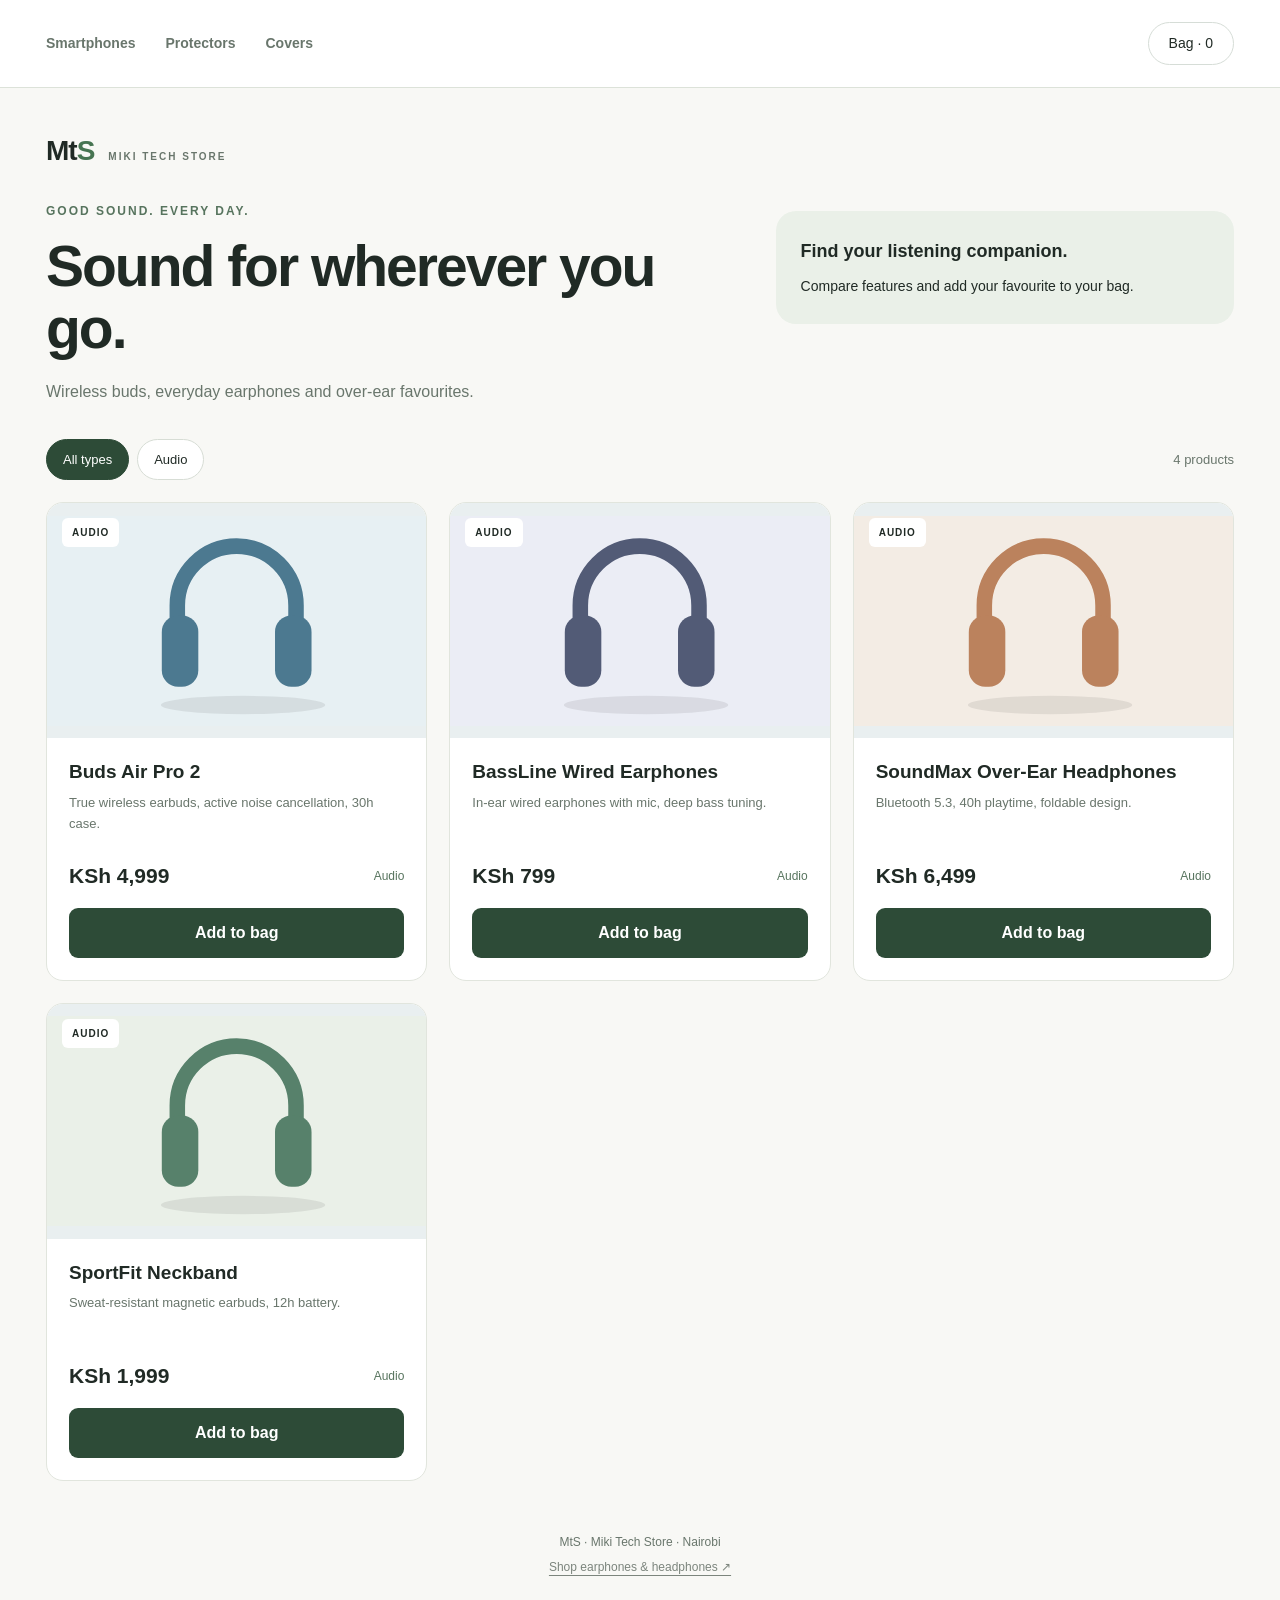
==== audio.html @ 96550532 "complete overhall" ====
<!doctype html>
<html lang="en">
<head>
<meta charset="utf-8">
<meta name="viewport" content="width=device-width,initial-scale=1">
<title>MtS · Earphones</title>
<meta name="description" content="Miki Tech Store — Wireless buds, everyday earphones and over-ear favourites.">
<link rel="icon" href="assets/logo.png">
<link rel="stylesheet" href="css/style.css">
</head>
<body data-category="earphones">
<header class="site-header">
<div class="header-inner">
<nav class="primary-nav" aria-label="Shop pages">
<a href="index.html" >Smartphones</a>
<a href="protectors.html" >Protectors</a>
<a href="covers.html" >Covers</a>
</nav>
<a href="cart.html" class="cart-fab" aria-label="View your bag">Bag · <span class="cart-count">0</span>
</a>
</div>
</header>
<main class="shop-main">
<section class="hero">
<div>
<div class="wordmark">Mt<span>S</span>
<small>MIKI TECH STORE</small>
</div>
<p class="eyebrow">GOOD SOUND. EVERY DAY.</p>
<h1>Sound for wherever you go.</h1>
<p class="hero-description">Wireless buds, everyday earphones and over-ear favourites.</p>
</div>
<aside class="note">
<strong>Find your listening companion.</strong>Compare features and add your favourite to your bag.</aside>
</section>
<section class="catalog" aria-label="Earphones">
<div class="toolbar">
<div class="filter-tabs" id="typeFilters" aria-label="Product types">
</div>
<span class="count" id="productCount" role="status">
</span>
</div>
<div class="product-grid" id="productGrid">
</div>
<div class="empty-state" id="emptyState" hidden>No matching products.<p>Try another type.</p>
</div>
</section>
<noscript>
<p>Please enable JavaScript to browse products and use your bag.</p>
</noscript>
</main>
<div class="toast" id="toast" role="status">
</div>
<footer class="site-footer">
<p>MtS · Miki Tech Store · Nairobi</p>
<a href="audio.html">Shop earphones &amp; headphones ↗</a>
</footer>
<script src="js/data.js">
</script>
<script src="js/art.js">
</script>
<script src="js/cart.js">
</script>
<script src="js/home.js">
</script>
</body>
</html>
---- css/style.css ----
:root {
  --ink:#202a25;
  --muted:#69766c;
  --green:#2d4b37;
  --border:#dce2d9;
  --paper:#f8f8f5}
* {
  box-sizing:border-box}
body {
  margin:0;
  background:var(--paper);
  color:var(--ink);
  font-family:Arial,sans-serif;
  line-height:1.5}
a {
  color:inherit;
  text-decoration:none}
button,input,select {
  font:inherit}
button {
  cursor:pointer}
button,a,input,select {
  -webkit-tap-highlight-color:transparent}
button:focus-visible,a:focus-visible,input:focus-visible,select:focus-visible {
  outline:3px solid #679577;
  outline-offset:4px}
[hidden] {
  display:none!important}
.site-header {
  background:#fff;
  border-bottom:1px solid var(--border)}
.header-inner {
  max-width:1240px;
  margin:auto;
  padding:22px 26px;
  display:flex;
  align-items:center;
  justify-content:space-between;
  gap:16px}
.primary-nav {
  display:flex;
  align-items:center;
  gap:30px}
.primary-nav a {
  font-size:14px;
  font-weight:600;
  color:var(--muted);
  padding:8px 0}
.primary-nav a[aria-current=page] {
  color:var(--green);
  box-shadow:0 2px var(--green)}
.primary-nav a:hover {
  color:var(--green)}
.cart-fab {
  border:1px solid #d6ddd7;
  border-radius:30px;
  padding:10px 20px;
  white-space:nowrap;
  font-size:14px;
  background:#fff}
.shop-main {
  max-width:1240px;
  margin:auto;
  padding:42px 26px 20px}
.hero {
  display:grid;
  grid-template-columns:1.5fr 1fr;
  align-items:center;
  gap:42px;
  margin-bottom:34px}
.wordmark {
  font-size:28px;
  font-weight:900;
  letter-spacing:-1px;
  display:flex;
  align-items:baseline;
  margin-bottom:30px}
.wordmark span {
  color:#467451}
.wordmark small {
  font-size:10px;
  letter-spacing:2px;
  font-weight:600;
  color:var(--muted);
  margin-left:14px}
.eyebrow {
  font-size:12px;
  letter-spacing:2px;
  color:#57745e;
  font-weight:bold;
  margin:0}
h1 {
  font-size:clamp(35px,5vw,57px);
  line-height:1.08;
  letter-spacing:-2px;
  margin:15px 0 20px;
  max-width:650px}
p {
  color:var(--muted);
  line-height:1.6}
.hero-description {
  max-width:510px;
  margin:0}
.note {
  background:#eaf0e8;
  border-radius:20px;
  padding:25px;
  line-height:1.7;
  font-size:14px}
.note strong {
  display:block;
  font-size:18px;
  margin-bottom:8px}
.finder {
  border:1px solid var(--border);
  border-radius:18px;
  background:#fff;
  padding:24px;
  box-shadow:0 5px 18px #172c1510}
.finder h2 {
  margin:0 0 18px;
  font-size:20px}
.fields {
  display:flex;
  gap:15px;
  align-items:end;
  flex-wrap:wrap}
.field {
  flex:1;
  min-width:160px}
label {
  display:block;
  font-size:12px;
  font-weight:bold;
  color:#607067;
  letter-spacing:.5px;
  margin-bottom:8px}
select,input {
  width:100%;
  padding:13px 12px;
  background:#fafbf9;
  border:1px solid #cfd8d0;
  border-radius:9px;
  color:#253529;
  min-height:47px}
.reset {
  padding:14px;
  background:transparent;
  border:0;
  color:#57745e}
.status {
  font-size:13px;
  color:#57745e;
  margin:17px 0 0}
.toolbar {
  display:flex;
  align-items:center;
  justify-content:space-between;
  gap:15px;
  margin:30px 0 22px;
  flex-wrap:wrap}
.filter-tabs {
  display:flex;
  gap:8px;
  flex-wrap:wrap}
.filter-tab {
  border:1px solid #d7ddd5;
  border-radius:24px;
  padding:10px 16px;
  background:#fff;
  font-size:13px;
  color:var(--ink)}
.filter-tab[aria-pressed=true] {
  background:var(--green);
  color:#fff;
  border-color:var(--green)}
.count {
  font-size:13px;
  color:var(--muted)}
.product-grid {
  display:grid;
  grid-template-columns:repeat(3,minmax(0,1fr));
  gap:22px}
.card {
  background:#fff;
  border:1px solid #e1e5dd;
  border-radius:17px;
  overflow:hidden;
  display:flex;
  flex-direction:column;
  transition:box-shadow .2s,transform .2s}
.card:hover {
  box-shadow:0 10px 25px #172c1510;
  transform:translateY(-3px)}
.card-media {
  height:235px;
  position:relative;
  background:#e9eff0;
  display:flex;
  align-items:center;
  justify-content:center}
.card-media svg {
  width:100%;
  height:210px}
.card-media img {
  width:100%;
  height:100%;
  object-fit:contain}
.badge {
  position:absolute;
  top:15px;
  left:15px;
  background:#fff;
  padding:7px 10px;
  border-radius:6px;
  font-size:10px;
  font-weight:bold;
  letter-spacing:1px}
.card-body {
  padding:22px;
  display:flex;
  flex-direction:column;
  flex:1}
.card-title {
  font-size:19px;
  line-height:1.3;
  margin:0 0 8px}
.card-desc {
  font-size:13px;
  margin:0 0 17px;
  min-height:42px;
  flex:1}
.card-footer {
  display:flex;
  justify-content:space-between;
  align-items:center;
  gap:12px;
  margin:8px 0 16px}
.card-price {
  font-size:21px;
  font-weight:bold}
.card-detail {
  font-size:12px;
  color:#57745e}
.fit-note {
  font-size:12px;
  margin:0 0 14px;
  color:var(--muted)}
.btn {
  display:inline-flex;
  align-items:center;
  justify-content:center;
  gap:8px;
  border:0;
  border-radius:9px;
  padding:13px 18px;
  font-weight:bold;
  cursor:pointer}
.btn-add,.btn-primary {
  width:100%;
  background:var(--green);
  color:#fff}
.btn:hover {
  background:#3d6249}
.btn:disabled {
  background:#e6eae4;
  color:#889185;
  cursor:not-allowed}
.empty-state {
  padding:60px 20px;
  text-align:center;
  background:#fff;
  border-radius:15px;
  border:1px solid var(--border)}
.site-footer {
  text-align:center;
  font-size:12px;
  color:#7c857d;
  padding:32px 20px}
.site-footer p {
  margin:0 0 6px}
.site-footer a {
  text-decoration:underline;
  text-underline-offset:4px}
.toast {
  position:fixed;
  bottom:25px;
  left:50%;
  transform:translate(-50%,10px);
  background:#263d2c;
  color:#fff;
  padding:14px 22px;
  border-radius:12px;
  opacity:0;
  pointer-events:none;
  z-index:60;
  max-width:90%;
  font-size:14px;
  transition:opacity .2s,transform .2s}
.toast--show {
  opacity:1;
  transform:translate(-50%,0)}
.cart-page {
  max-width:850px;
  margin:auto;
  padding:40px 26px 50px}
.back-link {
  font-size:13px;
  color:#57745e;
  display:inline-flex;
  gap:8px;
  align-items:center;
  margin-bottom:28px}
.cart-page-head {
  margin-bottom:28px}
.cart-page-head .wordmark {
  margin-bottom:18px}
.cart-list {
  display:grid;
  gap:16px}
.cart-item {
  display:grid;
  grid-template-columns:90px 1fr auto;
  gap:18px;
  align-items:center;
  background:#fff;
  border:1px solid var(--border);
  border-radius:16px;
  padding:18px}
.cart-item-media {
  width:90px;
  height:100px;
  border-radius:9px;
  overflow:hidden;
  background:#eaf0e8}
.cart-item-media svg,.cart-item-media img {
  width:100%;
  height:100%;
  object-fit:contain}
.cart-item-title {
  font-size:16px;
  margin:0 0 6px}
.cart-item-price {
  font-size:13px;
  color:var(--muted)}
.cart-item-body {
  min-width:0}
.cart-item-right {
  display:flex;
  flex-direction:column;
  align-items:end;
  gap:15px}
.cart-item-total {
  font-weight:bold;
  white-space:nowrap}
.qty-stepper {
  display:flex;
  align-items:center;
  width:fit-content;
  border:1px solid var(--border);
  border-radius:8px;
  margin-top:12px;
  overflow:hidden}
.qty-btn {
  border:0;
  width:32px;
  height:32px;
  background:#edf1eb;
  color:var(--green)}
.qty-value {
  min-width:32px;
  text-align:center;
  font-size:13px}
.remove-btn {
  border:0;
  background:#edf1eb;
  border-radius:6px;
  color:#77685c;
  width:28px;
  height:28px;
  display:grid;
  place-items:center}
.cart-empty {
  padding:50px 20px;
  text-align:center;
  border:1px solid var(--border);
  border-radius:18px;
  background:#fff}
.cart-empty .btn {
  width:auto}
.cart-summary {
  max-width:798px;
  margin:0 auto 30px;
  border:1px solid var(--border);
  border-radius:18px;
  background:#fff;
  padding:24px}
.cart-summary-row {
  display:flex;
  justify-content:space-between;
  margin-bottom:12px;
  color:var(--muted)}
.cart-summary-total {
  font-size:22px;
  color:var(--ink);
  font-weight:bold;
  margin-bottom:22px}
.btn-whatsapp {
  width:100%}
.cart-item--removing {
  opacity:.3}
.cart-page~.toast {
  bottom:25px}
@media(max-width:800px) {
  .product-grid {
  grid-template-columns:repeat(2,minmax(0,1fr))}
.hero {
  grid-template-columns:1fr;
  gap:24px}
.note {
  padding:20px}
.wordmark {
  margin-bottom:24px}
.cart-summary {
  margin:0 26px 30px}
}
@media(max-width:520px) {
  .header-inner {
  padding:16px;
  gap:12px}
.primary-nav {
  gap:15px}
.primary-nav a {
  font-size:12px}
.cart-fab {
  padding:9px 12px;
  font-size:12px}
.shop-main {
  padding:30px 16px 10px}
.product-grid {
  grid-template-columns:1fr}
.card-media {
  height:240px}
.finder {
  padding:18px}
.fields {
  gap:12px}
.field {
  min-width:100%}
.hero {
  gap:20px}
.note {
  font-size:13px}
.note strong {
  font-size:16px}
.cart-page {
  padding:30px 16px}
.cart-item {
  grid-template-columns:60px 1fr;
  gap:12px;
  padding:14px}
.cart-item-media {
  width:60px;
  height:80px}
.cart-item-right {
  grid-column:2;
  flex-direction:row;
  align-items:center;
  justify-content:space-between}
.cart-summary {
  margin:0 16px 30px}
.card-title {
  font-size:19px}
}
@media(prefers-reduced-motion:reduce) {
  *,*::before,*::after {
  transition:none!important;
  animation:none!important}
}
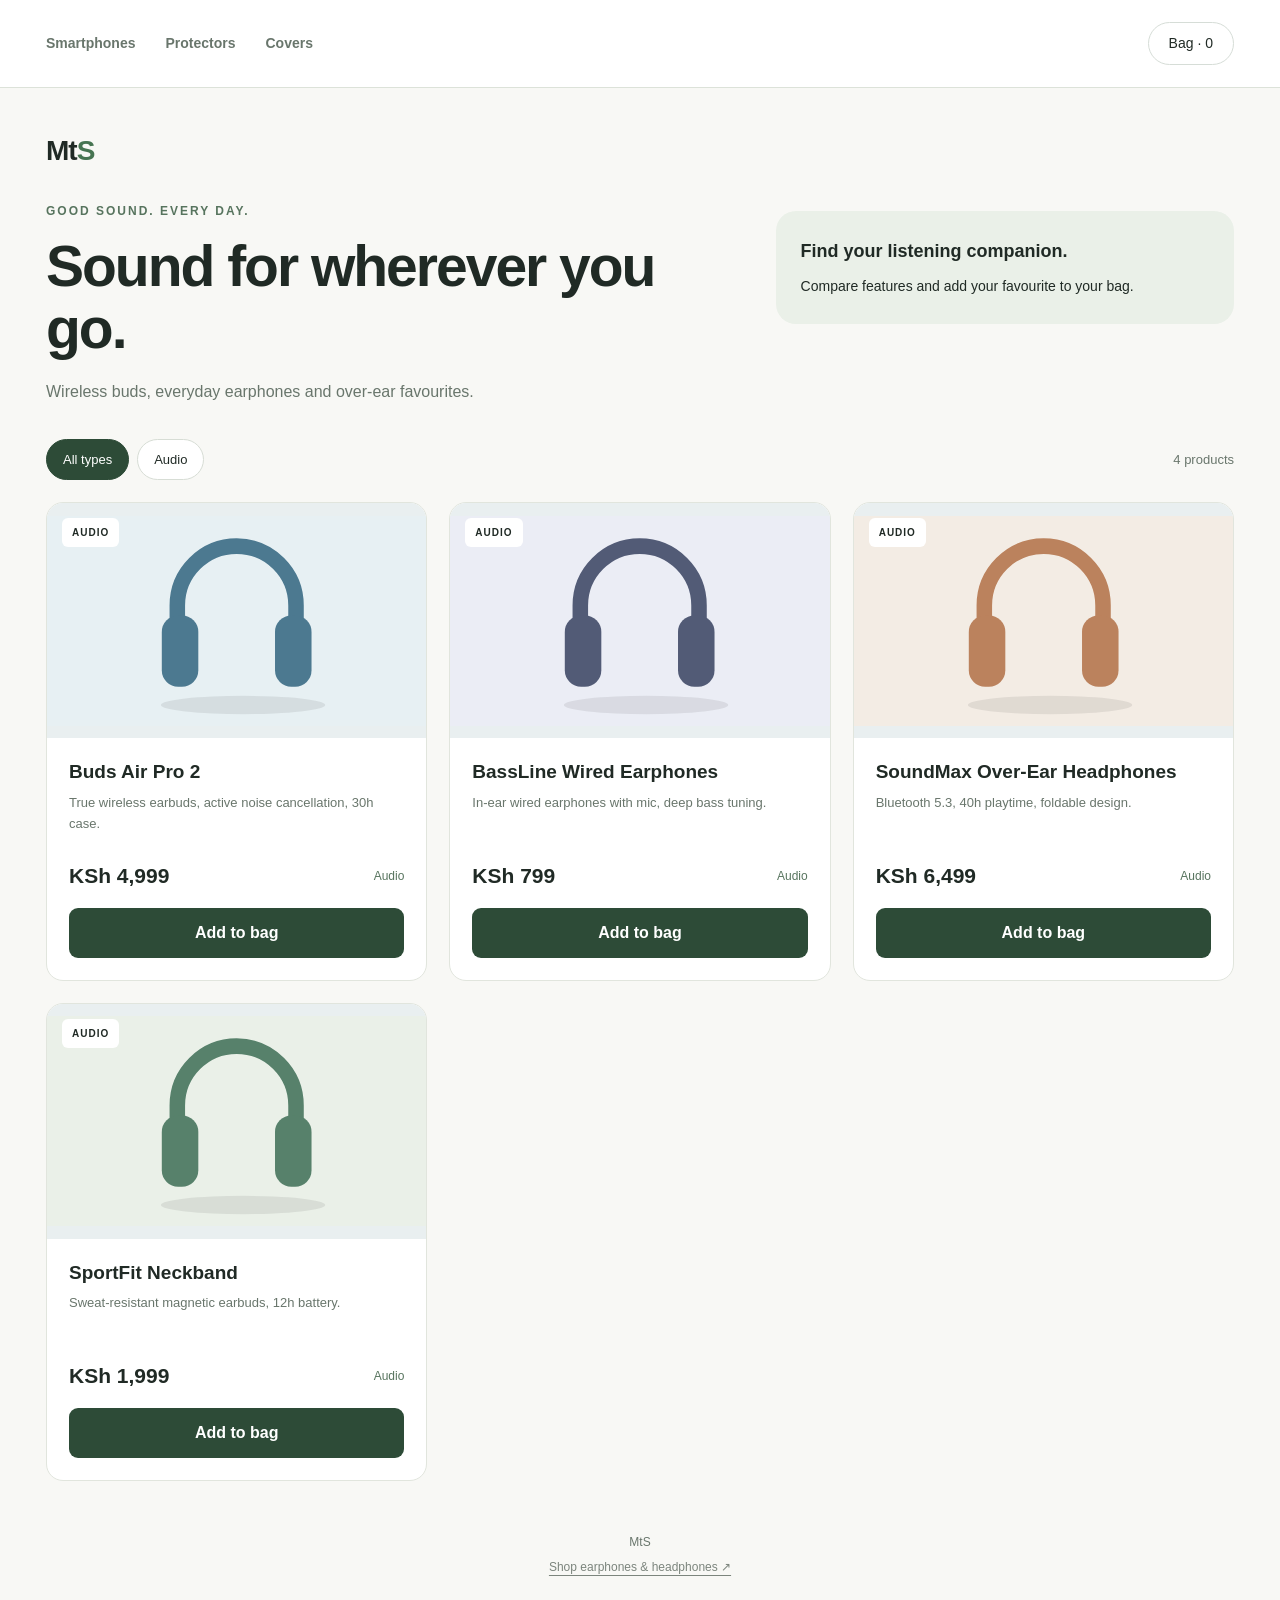
==== commit 47fe3ca0: "even better layout" ====
--- a/audio.html
+++ b/audio.html
@@ -4,7 +4,7 @@
 <meta charset="utf-8">
 <meta name="viewport" content="width=device-width,initial-scale=1">
 <title>MtS · Earphones</title>
-<meta name="description" content="Miki Tech Store — Wireless buds, everyday earphones and over-ear favourites.">
+<meta name="description" content="MtS — Wireless buds, everyday earphones and over-ear favourites.">
 <link rel="icon" href="assets/logo.png">
 <link rel="stylesheet" href="css/style.css">
 </head>
@@ -24,7 +24,6 @@
 <section class="hero">
 <div>
 <div class="wordmark">Mt<span>S</span>
-<small>MIKI TECH STORE</small>
 </div>
 <p class="eyebrow">GOOD SOUND. EVERY DAY.</p>
 <h1>Sound for wherever you go.</h1>
@@ -52,7 +51,7 @@
 <div class="toast" id="toast" role="status">
 </div>
 <footer class="site-footer">
-<p>MtS · Miki Tech Store · Nairobi</p>
+<p>MtS</p>
 <a href="audio.html">Shop earphones &amp; headphones ↗</a>
 </footer>
 <script src="js/data.js">
@@ -61,7 +60,7 @@
 </script>
 <script src="js/cart.js">
 </script>
-<script src="js/home.js">
+<script src="js/home.js?v=3">
 </script>
 </body>
 </html>
--- a/css/style.css
+++ b/css/style.css
@@ -477,3 +477,8 @@
   transition:none!important;
   animation:none!important}
 }
+
+.home-heading h1 {
+  margin: 0;
+  max-width: none;
+}
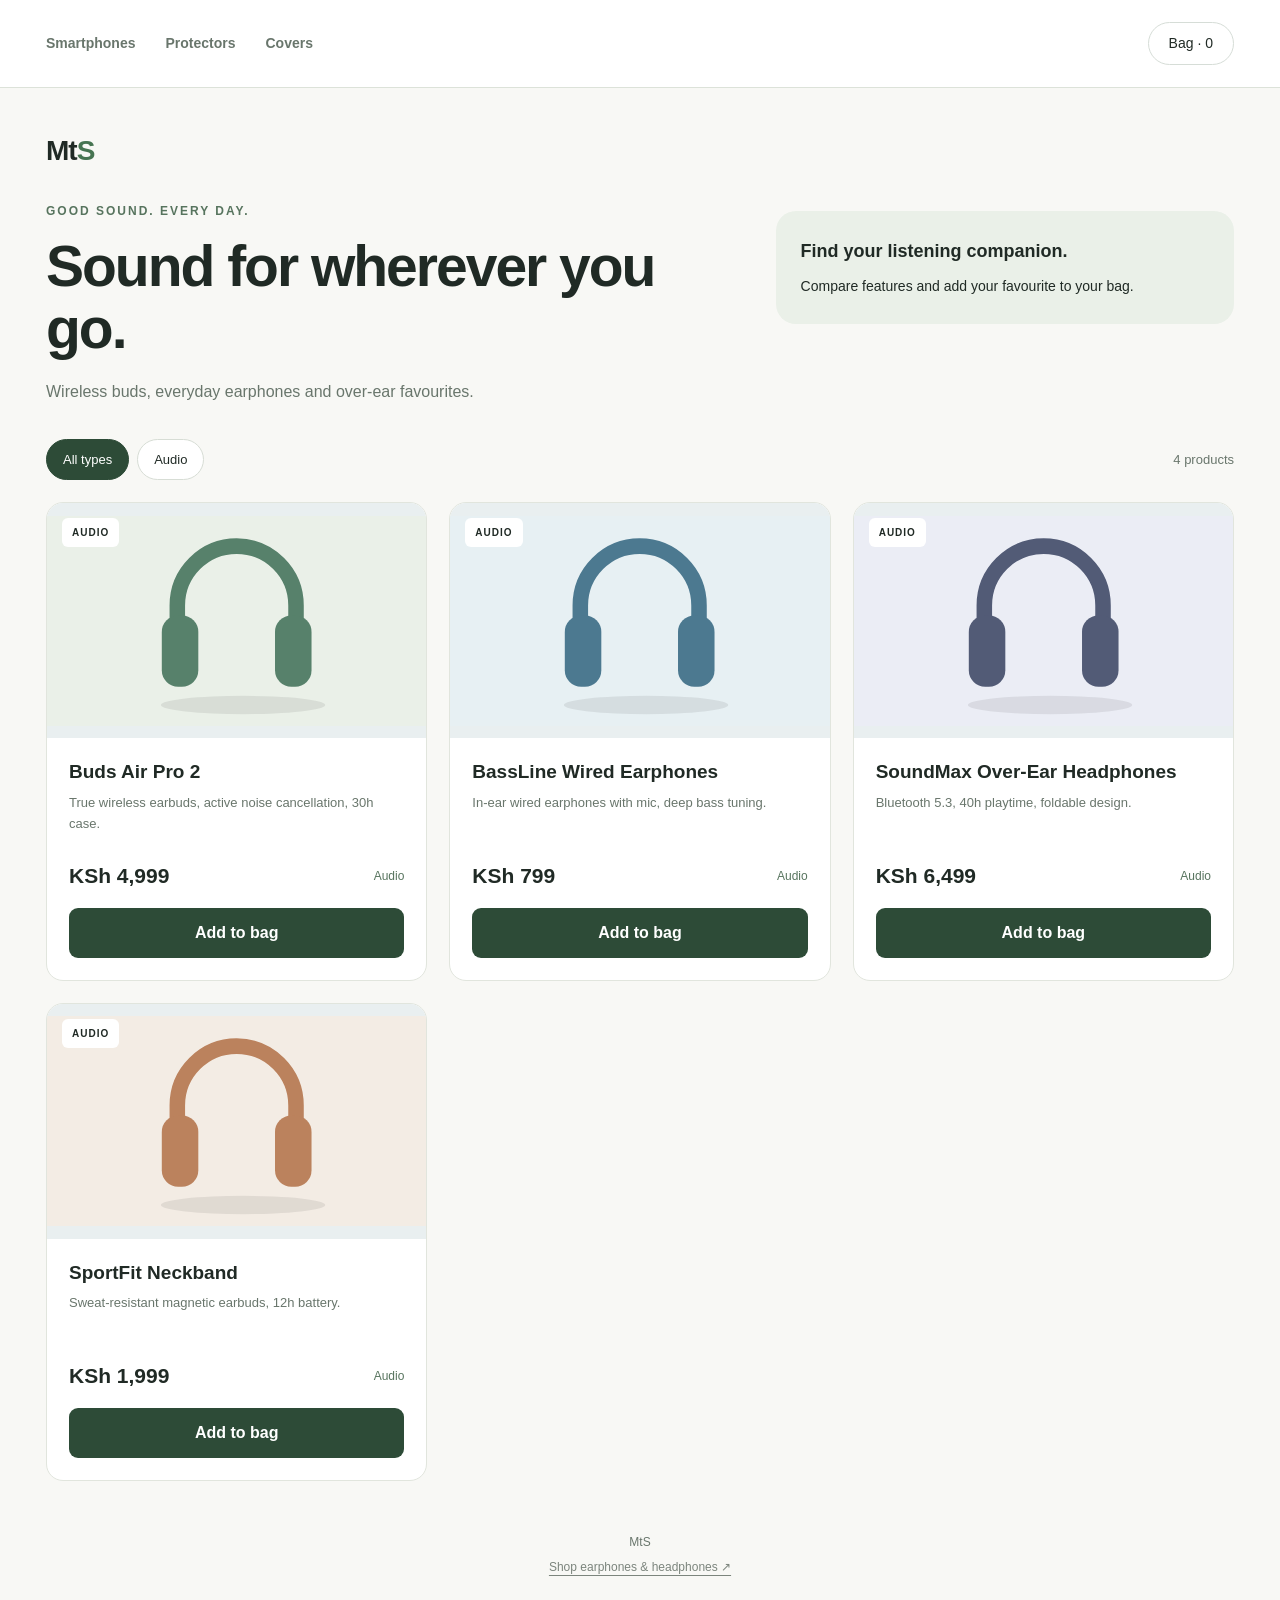
==== commit d8078647: "protectors page updated, and phone's have pics now" ====
--- a/audio.html
+++ b/audio.html
@@ -6,7 +6,7 @@
 <title>MtS · Earphones</title>
 <meta name="description" content="MtS — Wireless buds, everyday earphones and over-ear favourites.">
 <link rel="icon" href="assets/logo.png">
-<link rel="stylesheet" href="css/style.css">
+<link rel="stylesheet" href="css/style.css?v=5">
 </head>
 <body data-category="earphones">
 <header class="site-header">
@@ -54,13 +54,13 @@
 <p>MtS</p>
 <a href="audio.html">Shop earphones &amp; headphones ↗</a>
 </footer>
-<script src="js/data.js">
+<script src="js/data.js?v=2">
 </script>
 <script src="js/art.js">
 </script>
-<script src="js/cart.js">
+<script src="js/cart.js?v=7">
 </script>
-<script src="js/home.js?v=3">
+<script src="js/home.js?v=4">
 </script>
 </body>
 </html>
--- a/css/style.css
+++ b/css/style.css
@@ -482,3 +482,65 @@
   margin: 0;
   max-width: none;
 }
+
+.model-section { margin: 0 0 26px; }
+.model-buttons {
+  display: flex;
+  flex-wrap: nowrap;
+  gap: 10px;
+  overflow-x: auto;
+  padding: 5px 4px 12px;
+  scrollbar-width: thin;
+  scroll-snap-type: x proximity;
+}
+.model-pill {
+  flex: 0 0 auto;
+  border: 1px solid #d5ddd5;
+  border-radius: 999px;
+  padding: 11px 20px;
+  min-height: 44px;
+  background: white;
+  color: #44534b;
+  font-size: 14px;
+  scroll-snap-align: start;
+}
+.model-pill[aria-pressed="true"] {
+  background: #1769d2;
+  border-color: #1769d2;
+  color: white;
+}
+.model-pill:hover { border-color: #1769d2; }
+.model-status { font-size: 13px; margin: 5px 0 0; }
+.finish-filters { margin-bottom: 26px; }
+.protector-group { margin-bottom: 34px; }
+.finish-heading { font-size: 24px; margin: 0 0 18px; }
+.finish-heading span { font-size: 13px; color: var(--muted); margin-left: 12px; font-weight: normal; }
+body[data-category="protectors"] .card-media { height: 300px; background: #f8f8f5; }
+body[data-category="protectors"] .card-media img { object-fit: contain; }
+
+.protector-heading { margin-bottom: 34px; }
+.protector-heading .wordmark { margin-bottom: 22px; }
+.protector-heading h1 { max-width: 850px; margin-bottom: 0; }
+.finish-picker { width: min(280px, 100%); margin-bottom: 28px; }
+.finish-picker label { font-size: 11px; letter-spacing: 1.2px; }
+.finish-picker select { background: white; }
+
+body[data-category="protectors"] .protector-group > .product-grid {
+  grid-template-columns: repeat(2, minmax(0, 1fr));
+}
+@media (max-width: 520px) {
+  body[data-category="protectors"] .protector-group > .product-grid { gap: 12px; }
+  body[data-category="protectors"] .card-media { height: 190px; }
+  body[data-category="protectors"] .card-body { padding: 14px; }
+  body[data-category="protectors"] .card-title { font-size: 16px; }
+  body[data-category="protectors"] .card-footer { flex-wrap: wrap; }
+  body[data-category="protectors"] .btn-add { padding: 12px 8px; font-size: 12px; }
+}
+
+/* Match the ceramic pack's displayed width to the other protector packs. */
+body[data-category="protectors"] .card-media img[src*="ceramic-film-matte-studio"] {
+  transform: scaleX(0.92);
+}
+
+.protector-brand-group + .protector-brand-group { margin-top: 48px; }
+.brand-heading { margin: 0 0 22px; font-size: 28px; font-weight: 700; }
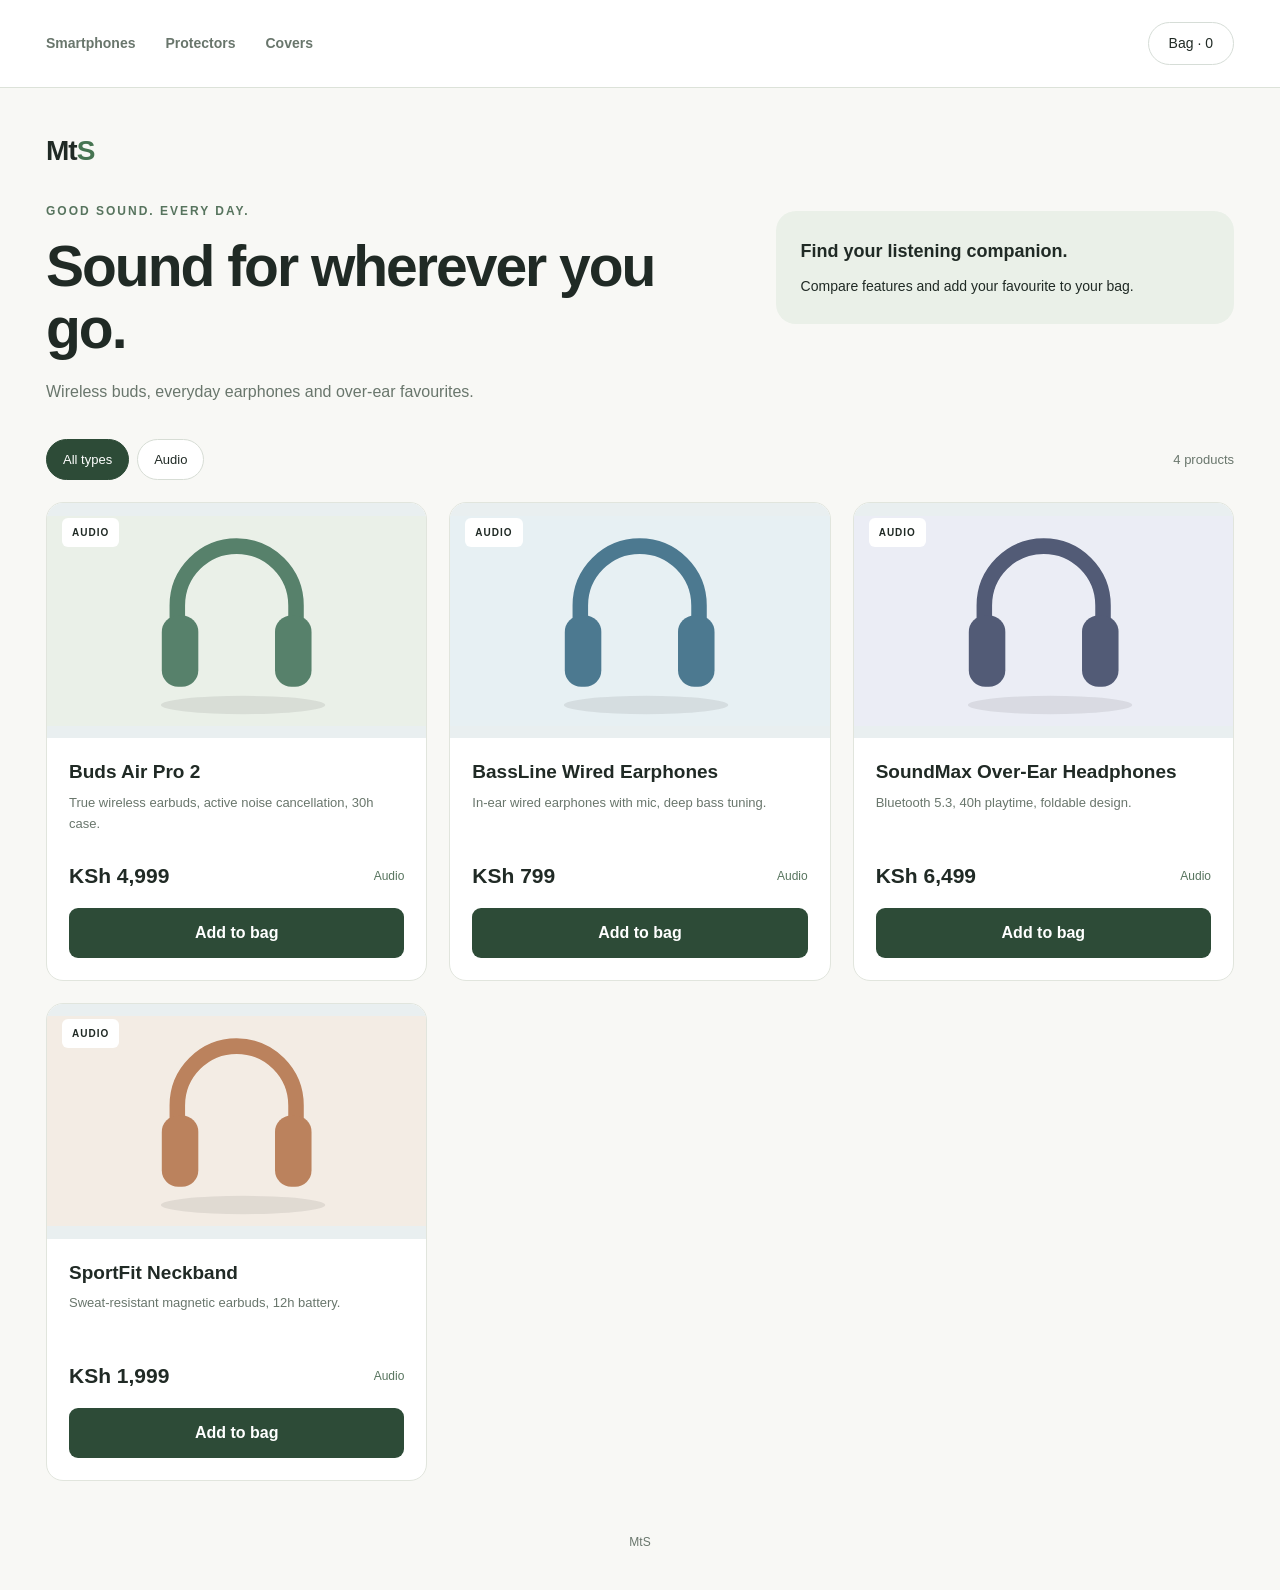
==== commit a917bf34: "footer removed" ====
--- a/audio.html
+++ b/audio.html
@@ -52,15 +52,14 @@
 </div>
 <footer class="site-footer">
 <p>MtS</p>
-<a href="audio.html">Shop earphones &amp; headphones ↗</a>
 </footer>
 <script src="js/data.js?v=2">
 </script>
 <script src="js/art.js">
 </script>
-<script src="js/cart.js?v=7">
+<script src="js/cart.js?v=8">
 </script>
 <script src="js/home.js?v=4">
 </script>
 </body>
-</html>+</html>
--- a/css/style.css
+++ b/css/style.css
@@ -544,3 +544,32 @@
 
 .protector-brand-group + .protector-brand-group { margin-top: 48px; }
 .brand-heading { margin: 0 0 22px; font-size: 28px; font-weight: 700; }
+
+.finish-filters { margin-bottom: 26px; }
+.cover-group { margin-bottom: 34px; }
+.finish-heading { font-size: 24px; margin: 0 0 18px; }
+.finish-heading span { font-size: 13px; color: var(--muted); margin-left: 12px; font-weight: normal; }
+body[data-category="covers"] .card-media { height: 300px; background: #f8f8f5; }
+body[data-category="covers"] .card-media img { object-fit: contain; }
+
+.cover-heading { margin-bottom: 34px; }
+.cover-heading .wordmark { margin-bottom: 22px; }
+.cover-heading h1 { max-width: 850px; margin-bottom: 0; }
+.finish-picker { width: min(280px, 100%); margin-bottom: 28px; }
+.finish-picker label { font-size: 11px; letter-spacing: 1.2px; }
+.finish-picker select { background: white; }
+
+body[data-category="covers"] .cover-group > .product-grid {
+  grid-template-columns: repeat(2, minmax(0, 1fr));
+}
+@media (max-width: 520px) {
+  body[data-category="covers"] .cover-group > .product-grid { gap: 12px; }
+  body[data-category="covers"] .card-media { height: 190px; }
+  body[data-category="covers"] .card-body { padding: 14px; }
+  body[data-category="covers"] .card-title { font-size: 16px; }
+  body[data-category="covers"] .card-footer { flex-wrap: wrap; }
+  body[data-category="covers"] .btn-add { padding: 12px 8px; font-size: 12px; }
+}
+
+
+.cover-brand-group + .cover-brand-group { margin-top: 48px; }
